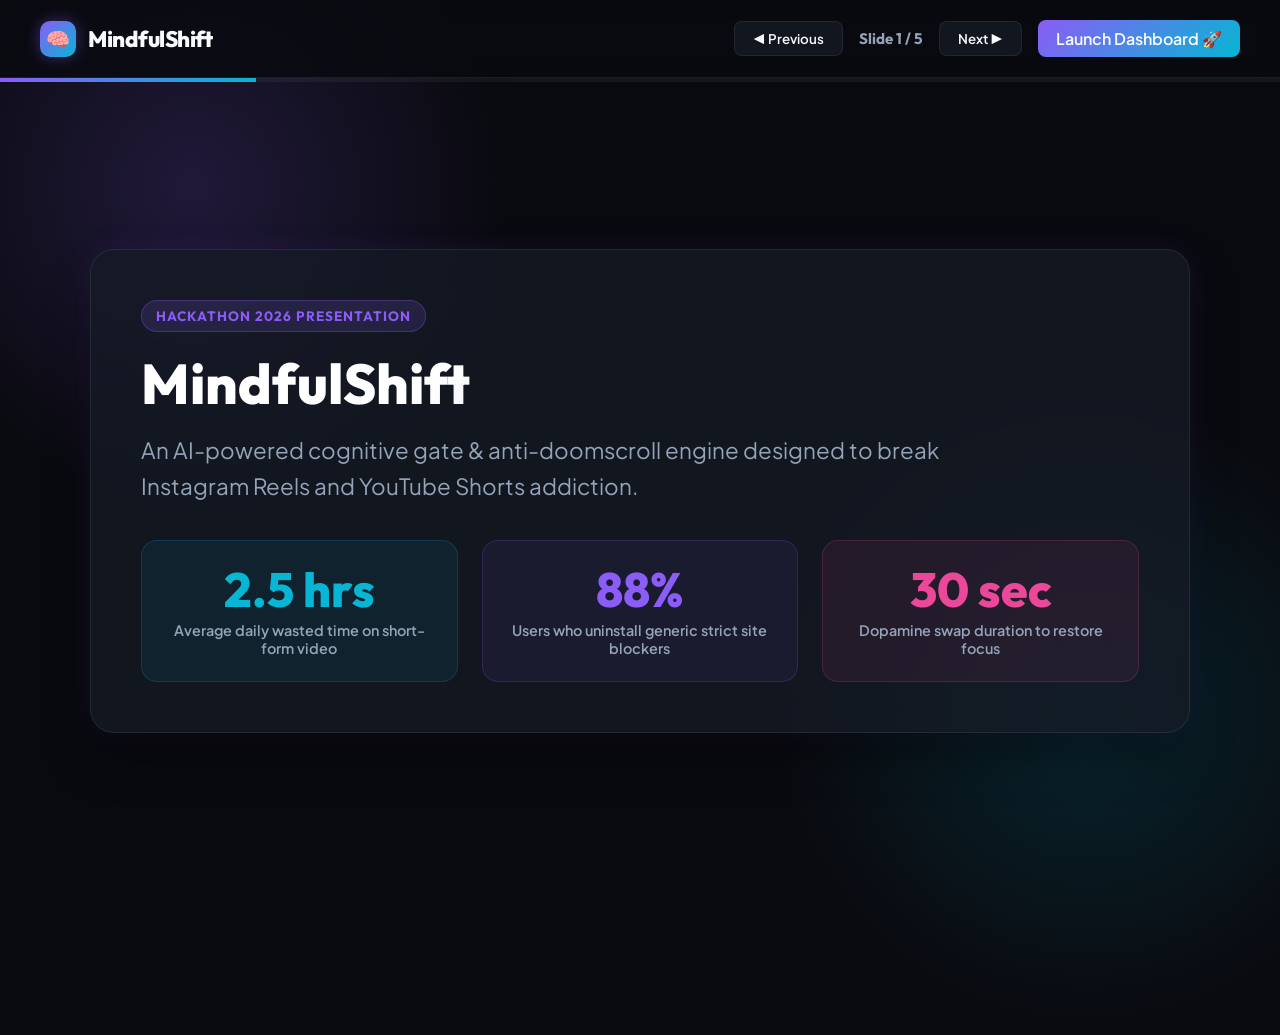
==== presentation.html @ 620f1bab "Add interactive pitch deck presentation.html to repository and website" ====
<!DOCTYPE html>
<html lang="en">
<head>
  <meta charset="UTF-8">
  <meta name="viewport" content="width=device-width, initial-scale=1.0">
  <title>MindfulShift - Pitch Deck Presentation</title>
  <link rel="preconnect" href="https://fonts.googleapis.com">
  <link rel="preconnect" href="https://fonts.gstatic.com" crossorigin>
  <link href="https://fonts.googleapis.com/css2?family=Outfit:wght@300;400;600;700;800&family=Plus+Jakarta+Sans:wght@400;500;700&display=swap" rel="stylesheet">
  <style>
    :root {
      --bg-dark: #090A0F;
      --card-bg: rgba(22, 27, 38, 0.75);
      --card-border: rgba(255, 255, 255, 0.08);
      --accent-violet: #8B5CF6;
      --accent-cyan: #06B6D4;
      --accent-pink: #EC4899;
      --accent-amber: #F59E0B;
      --text-main: #F8FAFC;
      --text-muted: #94A3B8;
      --font-heading: 'Outfit', sans-serif;
      --font-body: 'Plus Jakarta Sans', sans-serif;
    }

    * {
      box-sizing: border-box;
      margin: 0;
      padding: 0;
    }

    body {
      background-color: var(--bg-dark);
      color: var(--text-main);
      font-family: var(--font-body);
      overflow: hidden;
      height: 100vh;
      width: 100vw;
      display: flex;
      flex-direction: column;
      user-select: none;
    }

    /* Ambient background glows */
    .bg-glow-1 {
      position: absolute;
      top: -15%;
      left: -10%;
      width: 50vw;
      height: 50vw;
      background: radial-gradient(circle, rgba(139, 92, 246, 0.18) 0%, rgba(0,0,0,0) 70%);
      pointer-events: none;
      z-index: 0;
    }
    .bg-glow-2 {
      position: absolute;
      bottom: -15%;
      right: -10%;
      width: 50vw;
      height: 50vw;
      background: radial-gradient(circle, rgba(6, 182, 212, 0.15) 0%, rgba(0,0,0,0) 70%);
      pointer-events: none;
      z-index: 0;
    }

    /* Top Navigation bar */
    .deck-header {
      position: relative;
      z-index: 10;
      display: flex;
      justify-content: space-between;
      align-items: center;
      padding: 20px 40px;
      border-bottom: 1px solid var(--card-border);
      background: rgba(9, 10, 15, 0.8);
      backdrop-filter: blur(12px);
    }
    .brand {
      display: flex;
      align-items: center;
      gap: 12px;
      font-family: var(--font-heading);
      font-weight: 800;
      font-size: 1.4rem;
      letter-spacing: -0.5px;
    }
    .brand-icon {
      width: 36px;
      height: 36px;
      border-radius: 10px;
      background: linear-gradient(135deg, var(--accent-violet), var(--accent-cyan));
      display: flex;
      align-items: center;
      justify-content: center;
      font-size: 1.2rem;
      box-shadow: 0 0 15px rgba(139, 92, 246, 0.4);
    }
    .deck-controls {
      display: flex;
      align-items: center;
      gap: 16px;
    }
    .btn-nav {
      background: var(--card-bg);
      border: 1px solid var(--card-border);
      color: var(--text-main);
      padding: 8px 18px;
      border-radius: 8px;
      font-family: var(--font-body);
      font-weight: 600;
      cursor: pointer;
      transition: all 0.2s ease;
      display: flex;
      align-items: center;
      gap: 6px;
    }
    .btn-nav:hover {
      background: rgba(139, 92, 246, 0.2);
      border-color: var(--accent-violet);
      transform: translateY(-1px);
    }
    .slide-counter {
      font-family: var(--font-heading);
      font-weight: 700;
      color: var(--text-muted);
      font-size: 0.95rem;
    }

    /* Main Slide Viewport */
    .deck-container {
      position: relative;
      z-index: 5;
      flex: 1;
      display: flex;
      align-items: center;
      justify-content: center;
      padding: 40px;
    }

    .slide {
      display: none;
      width: 100%;
      max-width: 1100px;
      background: var(--card-bg);
      border: 1px solid var(--card-border);
      border-radius: 24px;
      padding: 50px;
      backdrop-filter: blur(20px);
      box-shadow: 0 25px 50px -12px rgba(0, 0, 0, 0.5), 0 0 30px rgba(139, 92, 246, 0.1);
      animation: fadeInSlide 0.4s cubic-bezier(0.16, 1, 0.3, 1) forwards;
    }
    .slide.active {
      display: block;
    }

    @keyframes fadeInSlide {
      from { opacity: 0; transform: scale(0.97) translateY(15px); }
      to { opacity: 1; transform: scale(1) translateY(0); }
    }

    /* Slide Typography & Content */
    .slide-tag {
      display: inline-flex;
      align-items: center;
      gap: 6px;
      padding: 6px 14px;
      border-radius: 20px;
      background: rgba(139, 92, 246, 0.15);
      border: 1px solid rgba(139, 92, 246, 0.3);
      color: var(--accent-violet);
      font-family: var(--font-heading);
      font-weight: 700;
      font-size: 0.85rem;
      text-transform: uppercase;
      letter-spacing: 1px;
      margin-bottom: 20px;
    }
    .slide-title {
      font-family: var(--font-heading);
      font-size: 2.8rem;
      font-weight: 800;
      line-height: 1.15;
      margin-bottom: 16px;
      background: linear-gradient(135deg, #FFFFFF 30%, var(--text-muted) 100%);
      -webkit-background-clip: text;
      -webkit-text-fill-color: transparent;
    }
    .slide-subtitle {
      font-size: 1.2rem;
      color: var(--text-muted);
      margin-bottom: 35px;
      line-height: 1.6;
    }

    /* Grid Layouts */
    .grid-2 {
      display: grid;
      grid-template-columns: 1fr 1fr;
      gap: 30px;
    }
    .grid-3 {
      display: grid;
      grid-template-columns: repeat(3, 1fr);
      gap: 24px;
    }

    .feature-card {
      background: rgba(255, 255, 255, 0.03);
      border: 1px solid rgba(255, 255, 255, 0.06);
      border-radius: 16px;
      padding: 24px;
      transition: all 0.3s ease;
    }
    .feature-card:hover {
      border-color: rgba(139, 92, 246, 0.4);
      background: rgba(139, 92, 246, 0.05);
      transform: translateY(-3px);
    }
    .card-icon {
      font-size: 2rem;
      margin-bottom: 12px;
    }
    .card-title {
      font-family: var(--font-heading);
      font-weight: 700;
      font-size: 1.25rem;
      margin-bottom: 8px;
      color: var(--text-main);
    }
    .card-desc {
      font-size: 0.95rem;
      color: var(--text-muted);
      line-height: 1.5;
    }

    .stat-box {
      background: rgba(6, 182, 212, 0.08);
      border: 1px solid rgba(6, 182, 212, 0.2);
      border-radius: 16px;
      padding: 24px;
      text-align: center;
    }
    .stat-number {
      font-family: var(--font-heading);
      font-size: 3rem;
      font-weight: 800;
      color: var(--accent-cyan);
      line-height: 1;
      margin-bottom: 8px;
    }
    .stat-label {
      font-size: 0.9rem;
      color: var(--text-muted);
      font-weight: 600;
    }

    /* Progress bar */
    .progress-bar-container {
      position: relative;
      z-index: 10;
      height: 4px;
      background: rgba(255, 255, 255, 0.05);
      width: 100%;
    }
    .progress-bar-fill {
      height: 100%;
      background: linear-gradient(90deg, var(--accent-violet), var(--accent-cyan));
      width: 20%;
      transition: width 0.3s ease;
    }
  </style>
</head>
<body>

  <div class="bg-glow-1"></div>
  <div class="bg-glow-2"></div>

  <header class="deck-header">
    <div class="brand">
      <div class="brand-icon">🧠</div>
      <span>MindfulShift</span>
    </div>
    <div class="deck-controls">
      <button class="btn-nav" id="btnPrev">◀ Previous</button>
      <span class="slide-counter" id="slideCounter">Slide 1 / 5</span>
      <button class="btn-nav" id="btnNext">Next ▶</button>
      <a href="index.html" class="btn-nav" style="background: linear-gradient(135deg, var(--accent-violet), var(--accent-cyan)); border: none; text-decoration: none;">Launch Dashboard 🚀</a>
    </div>
  </header>

  <div class="progress-bar-container">
    <div class="progress-bar-fill" id="progressFill"></div>
  </div>

  <main class="deck-container">

    <!-- SLIDE 1: Title & Hook -->
    <div class="slide active" data-slide="1">
      <div class="slide-tag">Hackathon 2026 Presentation</div>
      <h1 class="slide-title" style="font-size: 3.5rem;">MindfulShift</h1>
      <p class="slide-subtitle" style="font-size: 1.4rem; max-width: 800px;">
        An AI-powered cognitive gate & anti-doomscroll engine designed to break Instagram Reels and YouTube Shorts addiction.
      </p>

      <div class="grid-3" style="margin-top: 30px;">
        <div class="stat-box">
          <div class="stat-number">2.5 hrs</div>
          <div class="stat-label">Average daily wasted time on short-form video</div>
        </div>
        <div class="stat-box" style="background: rgba(139, 92, 246, 0.08); border-color: rgba(139, 92, 246, 0.2);">
          <div class="stat-number" style="color: var(--accent-violet);">88%</div>
          <div class="stat-label">Users who uninstall generic strict site blockers</div>
        </div>
        <div class="stat-box" style="background: rgba(236, 72, 153, 0.08); border-color: rgba(236, 72, 153, 0.2);">
          <div class="stat-number" style="color: var(--accent-pink);">30 sec</div>
          <div class="stat-label">Dopamine swap duration to restore focus</div>
        </div>
      </div>
    </div>

    <!-- SLIDE 2: The Problem -->
    <div class="slide" data-slide="2">
      <div class="slide-tag">The Challenge</div>
      <h2 class="slide-title">Why Social Media Addiction is Unbroken</h2>
      <p class="slide-subtitle">Traditional blockers fail because they treat human psychology like a simple wall.</p>

      <div class="grid-2">
        <div class="feature-card" style="border-left: 4px solid var(--accent-pink);">
          <div class="card-icon">🎰</div>
          <div class="card-title">The Variable Reward Trap</div>
          <div class="card-desc">Algorithms continuously deliver unpredictable dopamine hits. Opening Reels requires zero intentional effort, bypassing conscious decision making.</div>
        </div>
        <div class="feature-card" style="border-left: 4px solid var(--accent-amber);">
          <div class="card-icon">🛑</div>
          <div class="card-title">Punitive Blockers Backfire</div>
          <div class="card-desc">Standard blockers completely lock apps, causing friction frustration. Users quickly disable or uninstall them when feeling bored or stressed.</div>
        </div>
      </div>
    </div>

    <!-- SLIDE 3: The Solution -->
    <div class="slide" data-slide="3">
      <div class="slide-tag">Our Innovation</div>
      <h2 class="slide-title">The MindfulShift 3-Step Engine</h2>
      <p class="slide-subtitle">Replacing passive brain-rot with healthy micro-interventions.</p>

      <div class="grid-3">
        <div class="feature-card">
          <div class="card-icon">🛑</div>
          <div class="card-title">1. Intentional Gate</div>
          <div class="card-desc">Intercepts Reels/Shorts with a 3-second cognitive pause: <i>"Why are you opening this right now?"</i></div>
        </div>
        <div class="feature-card">
          <div class="card-icon">⚡</div>
          <div class="card-title">2. Dopamine Swap</div>
          <div class="card-desc">Redirects boredom into a 30-second micro-challenge (coding trivia, math puzzle, or box breathing reset).</div>
        </div>
        <div class="feature-card">
          <div class="card-icon">🎨</div>
          <div class="card-title">3. Auto-Grayscale & AI Roast</div>
          <div class="card-desc">Scrolling past 10 mins slowly turns video grayscale & triggers a witty AI avatar roast to snap you back.</div>
        </div>
      </div>
    </div>

    <!-- SLIDE 4: Tech Stack & Connectivity -->
    <div class="slide" data-slide="4">
      <div class="slide-tag">Architecture</div>
      <h2 class="slide-title">Cross-Platform Ecosystem</h2>
      <p class="slide-subtitle">Accessible seamlessly across desktop web browsers and mobile devices.</p>

      <div class="grid-2">
        <div class="feature-card">
          <div class="card-icon">💻</div>
          <div class="card-title">Desktop Extension & Web Hub</div>
          <div class="card-desc">
            • <b>Manifest V3 Extension</b> for Chrome, Edge & Brave.<br>
            • DOM Interceptor with shadow root security.<br>
            • Interactive dashboard with Canvas attention analytics.
          </div>
        </div>
        <div class="feature-card">
          <div class="card-icon">📱</div>
          <div class="card-title">Mobile Connectivity (Android & iOS)</div>
          <div class="card-desc">
            • <b>Android</b>: PWA home-screen app + Accessibility Helper & DNS sinkhole route.<br>
            • <b>iOS</b>: Safari Web Extensions & Apple Shortcuts workflow automation.
          </div>
        </div>
      </div>
    </div>

    <!-- SLIDE 5: Impact & Vision -->
    <div class="slide" data-slide="5">
      <div class="slide-tag">Future Vision</div>
      <h2 class="slide-title">Impact & Scalability</h2>
      <p class="slide-subtitle">Building the future of intentional digital wellbeing.</p>

      <div class="grid-3">
        <div class="feature-card">
          <div class="card-icon">🏆</div>
          <div class="card-title">Proven Engagement</div>
          <div class="card-desc">Reduces mindless scroll time by <b>70%+</b> while building positive micro-learning habits daily.</div>
        </div>
        <div class="feature-card">
          <div class="card-icon">🤖</div>
          <div class="card-title">AI Personalization</div>
          <div class="card-desc">Local LLM prompts dynamically tailor roasts and micro-quizzes based on user career goals.</div>
        </div>
        <div class="feature-card">
          <div class="card-icon">🌐</div>
          <div class="card-title">Social Gamification</div>
          <div class="card-desc">Peer streak leaderboards & group focus challenges to make digital discipline fun.</div>
        </div>
      </div>
    </div>

  </main>

  <script>
    let currentSlide = 1;
    const totalSlides = 5;

    const btnPrev = document.getElementById('btnPrev');
    const btnNext = document.getElementById('btnNext');
    const slideCounter = document.getElementById('slideCounter');
    const progressFill = document.getElementById('progressFill');

    function showSlide(slideNum) {
      if (slideNum < 1) slideNum = 1;
      if (slideNum > totalSlides) slideNum = totalSlides;

      currentSlide = slideNum;

      document.querySelectorAll('.slide').forEach(slide => {
        slide.classList.remove('active');
        if (parseInt(slide.getAttribute('data-slide')) === currentSlide) {
          slide.classList.add('active');
        }
      });

      slideCounter.innerText = `Slide ${currentSlide} / ${totalSlides}`;
      progressFill.style.width = `${(currentSlide / totalSlides) * 100}%`;
    }

    btnPrev.addEventListener('click', () => showSlide(currentSlide - 1));
    btnNext.addEventListener('click', () => showSlide(currentSlide + 1));

    document.addEventListener('keydown', (e) => {
      if (e.key === 'ArrowRight' || e.key === 'Space') {
        showSlide(currentSlide + 1);
      } else if (e.key === 'ArrowLeft') {
        showSlide(currentSlide - 1);
      }
    });
  </script>
</body>
</html>
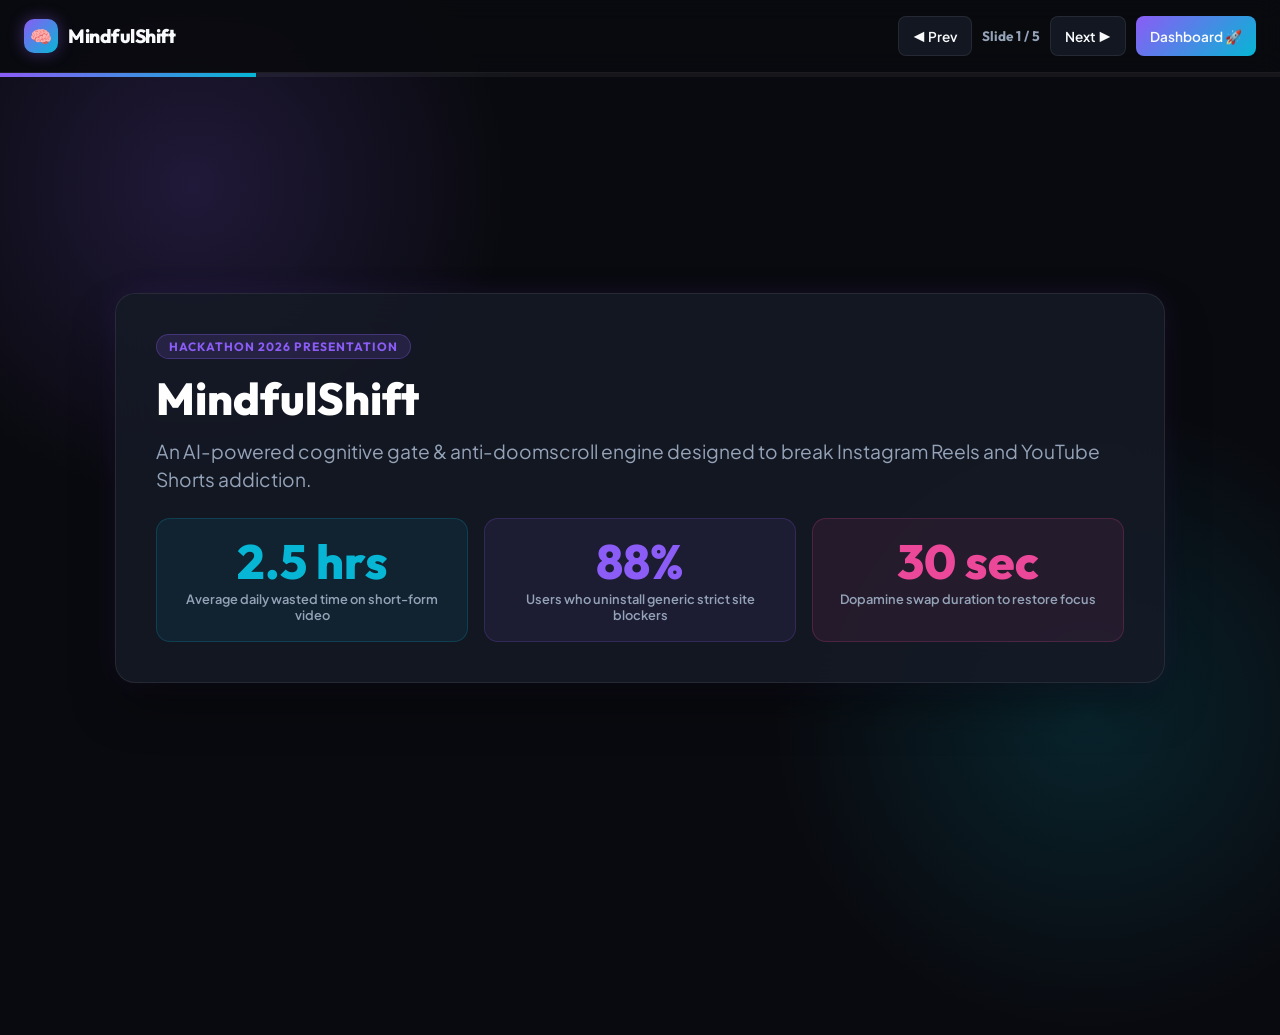
==== commit 818eedf7: "Optimize mobile responsiveness, fluid layout, and touch controls" ====
--- a/presentation.html
+++ b/presentation.html
@@ -10,7 +10,7 @@
   <style>
     :root {
       --bg-dark: #090A0F;
-      --card-bg: rgba(22, 27, 38, 0.75);
+      --card-bg: rgba(22, 27, 38, 0.85);
       --card-border: rgba(255, 255, 255, 0.08);
       --accent-violet: #8B5CF6;
       --accent-cyan: #06B6D4;
@@ -32,12 +32,13 @@
       background-color: var(--bg-dark);
       color: var(--text-main);
       font-family: var(--font-body);
-      overflow: hidden;
-      height: 100vh;
+      overflow-x: hidden;
+      min-height: 100vh;
       width: 100vw;
       display: flex;
       flex-direction: column;
       user-select: none;
+      -webkit-tap-highlight-color: transparent;
     }
 
     /* Ambient background glows */
@@ -69,60 +70,64 @@
       display: flex;
       justify-content: space-between;
       align-items: center;
-      padding: 20px 40px;
+      padding: 16px 24px;
       border-bottom: 1px solid var(--card-border);
-      background: rgba(9, 10, 15, 0.8);
+      background: rgba(9, 10, 15, 0.9);
       backdrop-filter: blur(12px);
+      flex-wrap: wrap;
+      gap: 12px;
     }
     .brand {
       display: flex;
       align-items: center;
-      gap: 12px;
+      gap: 10px;
       font-family: var(--font-heading);
       font-weight: 800;
-      font-size: 1.4rem;
+      font-size: 1.2rem;
       letter-spacing: -0.5px;
     }
     .brand-icon {
-      width: 36px;
-      height: 36px;
+      width: 34px;
+      height: 34px;
       border-radius: 10px;
       background: linear-gradient(135deg, var(--accent-violet), var(--accent-cyan));
       display: flex;
       align-items: center;
       justify-content: center;
-      font-size: 1.2rem;
+      font-size: 1.1rem;
       box-shadow: 0 0 15px rgba(139, 92, 246, 0.4);
     }
     .deck-controls {
       display: flex;
       align-items: center;
-      gap: 16px;
+      gap: 10px;
+      flex-wrap: wrap;
     }
     .btn-nav {
       background: var(--card-bg);
       border: 1px solid var(--card-border);
       color: var(--text-main);
-      padding: 8px 18px;
+      padding: 8px 14px;
       border-radius: 8px;
       font-family: var(--font-body);
       font-weight: 600;
+      font-size: 0.85rem;
       cursor: pointer;
       transition: all 0.2s ease;
       display: flex;
       align-items: center;
       gap: 6px;
+      min-height: 40px;
     }
     .btn-nav:hover {
       background: rgba(139, 92, 246, 0.2);
       border-color: var(--accent-violet);
-      transform: translateY(-1px);
     }
     .slide-counter {
       font-family: var(--font-heading);
       font-weight: 700;
       color: var(--text-muted);
-      font-size: 0.95rem;
+      font-size: 0.85rem;
     }
 
     /* Main Slide Viewport */
@@ -133,17 +138,17 @@
       display: flex;
       align-items: center;
       justify-content: center;
-      padding: 40px;
+      padding: 24px 16px;
     }
 
     .slide {
       display: none;
       width: 100%;
-      max-width: 1100px;
+      max-width: 1050px;
       background: var(--card-bg);
       border: 1px solid var(--card-border);
-      border-radius: 24px;
-      padding: 50px;
+      border-radius: 20px;
+      padding: clamp(20px, 4vw, 40px);
       backdrop-filter: blur(20px);
       box-shadow: 0 25px 50px -12px rgba(0, 0, 0, 0.5), 0 0 30px rgba(139, 92, 246, 0.1);
       animation: fadeInSlide 0.4s cubic-bezier(0.16, 1, 0.3, 1) forwards;
@@ -162,93 +167,92 @@
       display: inline-flex;
       align-items: center;
       gap: 6px;
-      padding: 6px 14px;
+      padding: 4px 12px;
       border-radius: 20px;
       background: rgba(139, 92, 246, 0.15);
       border: 1px solid rgba(139, 92, 246, 0.3);
       color: var(--accent-violet);
       font-family: var(--font-heading);
       font-weight: 700;
-      font-size: 0.85rem;
+      font-size: 0.75rem;
       text-transform: uppercase;
       letter-spacing: 1px;
-      margin-bottom: 20px;
+      margin-bottom: 14px;
     }
     .slide-title {
       font-family: var(--font-heading);
-      font-size: 2.8rem;
+      font-size: clamp(1.8rem, 5vw, 2.8rem);
       font-weight: 800;
       line-height: 1.15;
-      margin-bottom: 16px;
+      margin-bottom: 12px;
       background: linear-gradient(135deg, #FFFFFF 30%, var(--text-muted) 100%);
       -webkit-background-clip: text;
       -webkit-text-fill-color: transparent;
     }
     .slide-subtitle {
-      font-size: 1.2rem;
+      font-size: clamp(0.95rem, 2.5vw, 1.2rem);
       color: var(--text-muted);
-      margin-bottom: 35px;
-      line-height: 1.6;
+      margin-bottom: 24px;
+      line-height: 1.5;
     }
 
     /* Grid Layouts */
     .grid-2 {
       display: grid;
       grid-template-columns: 1fr 1fr;
-      gap: 30px;
+      gap: 20px;
     }
     .grid-3 {
       display: grid;
       grid-template-columns: repeat(3, 1fr);
-      gap: 24px;
+      gap: 16px;
     }
 
     .feature-card {
       background: rgba(255, 255, 255, 0.03);
       border: 1px solid rgba(255, 255, 255, 0.06);
-      border-radius: 16px;
-      padding: 24px;
+      border-radius: 14px;
+      padding: 18px;
       transition: all 0.3s ease;
     }
     .feature-card:hover {
       border-color: rgba(139, 92, 246, 0.4);
       background: rgba(139, 92, 246, 0.05);
-      transform: translateY(-3px);
     }
     .card-icon {
-      font-size: 2rem;
-      margin-bottom: 12px;
+      font-size: 1.6rem;
+      margin-bottom: 8px;
     }
     .card-title {
       font-family: var(--font-heading);
       font-weight: 700;
-      font-size: 1.25rem;
-      margin-bottom: 8px;
+      font-size: 1.1rem;
+      margin-bottom: 6px;
       color: var(--text-main);
     }
     .card-desc {
-      font-size: 0.95rem;
+      font-size: 0.85rem;
       color: var(--text-muted);
-      line-height: 1.5;
+      line-height: 1.4;
     }
 
     .stat-box {
       background: rgba(6, 182, 212, 0.08);
       border: 1px solid rgba(6, 182, 212, 0.2);
-      border-radius: 16px;
-      padding: 24px;
+      border-radius: 14px;
+      padding: 18px;
       text-align: center;
     }
     .stat-number {
       font-family: var(--font-heading);
-      font-size: 3rem;
+      font-size: clamp(2rem, 5vw, 3rem);
       font-weight: 800;
       color: var(--accent-cyan);
       line-height: 1;
-      margin-bottom: 8px;
+      margin-bottom: 6px;
     }
     .stat-label {
-      font-size: 0.9rem;
+      font-size: 0.8rem;
       color: var(--text-muted);
       font-weight: 600;
     }
@@ -267,6 +271,15 @@
       width: 20%;
       transition: width 0.3s ease;
     }
+
+    @media (max-width: 768px) {
+      .grid-2, .grid-3 {
+        grid-template-columns: 1fr;
+      }
+      .deck-header {
+        padding: 12px 16px;
+      }
+    }
   </style>
 </head>
 <body>
@@ -280,10 +293,10 @@
       <span>MindfulShift</span>
     </div>
     <div class="deck-controls">
-      <button class="btn-nav" id="btnPrev">◀ Previous</button>
+      <button class="btn-nav" id="btnPrev">◀ Prev</button>
       <span class="slide-counter" id="slideCounter">Slide 1 / 5</span>
       <button class="btn-nav" id="btnNext">Next ▶</button>
-      <a href="index.html" class="btn-nav" style="background: linear-gradient(135deg, var(--accent-violet), var(--accent-cyan)); border: none; text-decoration: none;">Launch Dashboard 🚀</a>
+      <a href="index.html" class="btn-nav" style="background: linear-gradient(135deg, var(--accent-violet), var(--accent-cyan)); border: none; text-decoration: none;">Dashboard 🚀</a>
     </div>
   </header>
 
@@ -296,12 +309,12 @@
     <!-- SLIDE 1: Title & Hook -->
     <div class="slide active" data-slide="1">
       <div class="slide-tag">Hackathon 2026 Presentation</div>
-      <h1 class="slide-title" style="font-size: 3.5rem;">MindfulShift</h1>
-      <p class="slide-subtitle" style="font-size: 1.4rem; max-width: 800px;">
+      <h1 class="slide-title">MindfulShift</h1>
+      <p class="slide-subtitle">
         An AI-powered cognitive gate & anti-doomscroll engine designed to break Instagram Reels and YouTube Shorts addiction.
       </p>
 
-      <div class="grid-3" style="margin-top: 30px;">
+      <div class="grid-3">
         <div class="stat-box">
           <div class="stat-number">2.5 hrs</div>
           <div class="stat-label">Average daily wasted time on short-form video</div>
@@ -452,6 +465,28 @@
         showSlide(currentSlide - 1);
       }
     });
+
+    // Touch Swipe Support for Mobile Phones
+    let touchStartX = 0;
+    let touchEndX = 0;
+
+    document.addEventListener('touchstart', e => {
+      touchStartX = e.changedTouches[0].screenX;
+    });
+
+    document.addEventListener('touchend', e => {
+      touchEndX = e.changedTouches[0].screenX;
+      handleSwipe();
+    });
+
+    function handleSwipe() {
+      if (touchEndX < touchStartX - 50) {
+        showSlide(currentSlide + 1); // Swipe left ➔ next
+      }
+      if (touchEndX > touchStartX + 50) {
+        showSlide(currentSlide - 1); // Swipe right ➔ prev
+      }
+    }
   </script>
 </body>
 </html>
